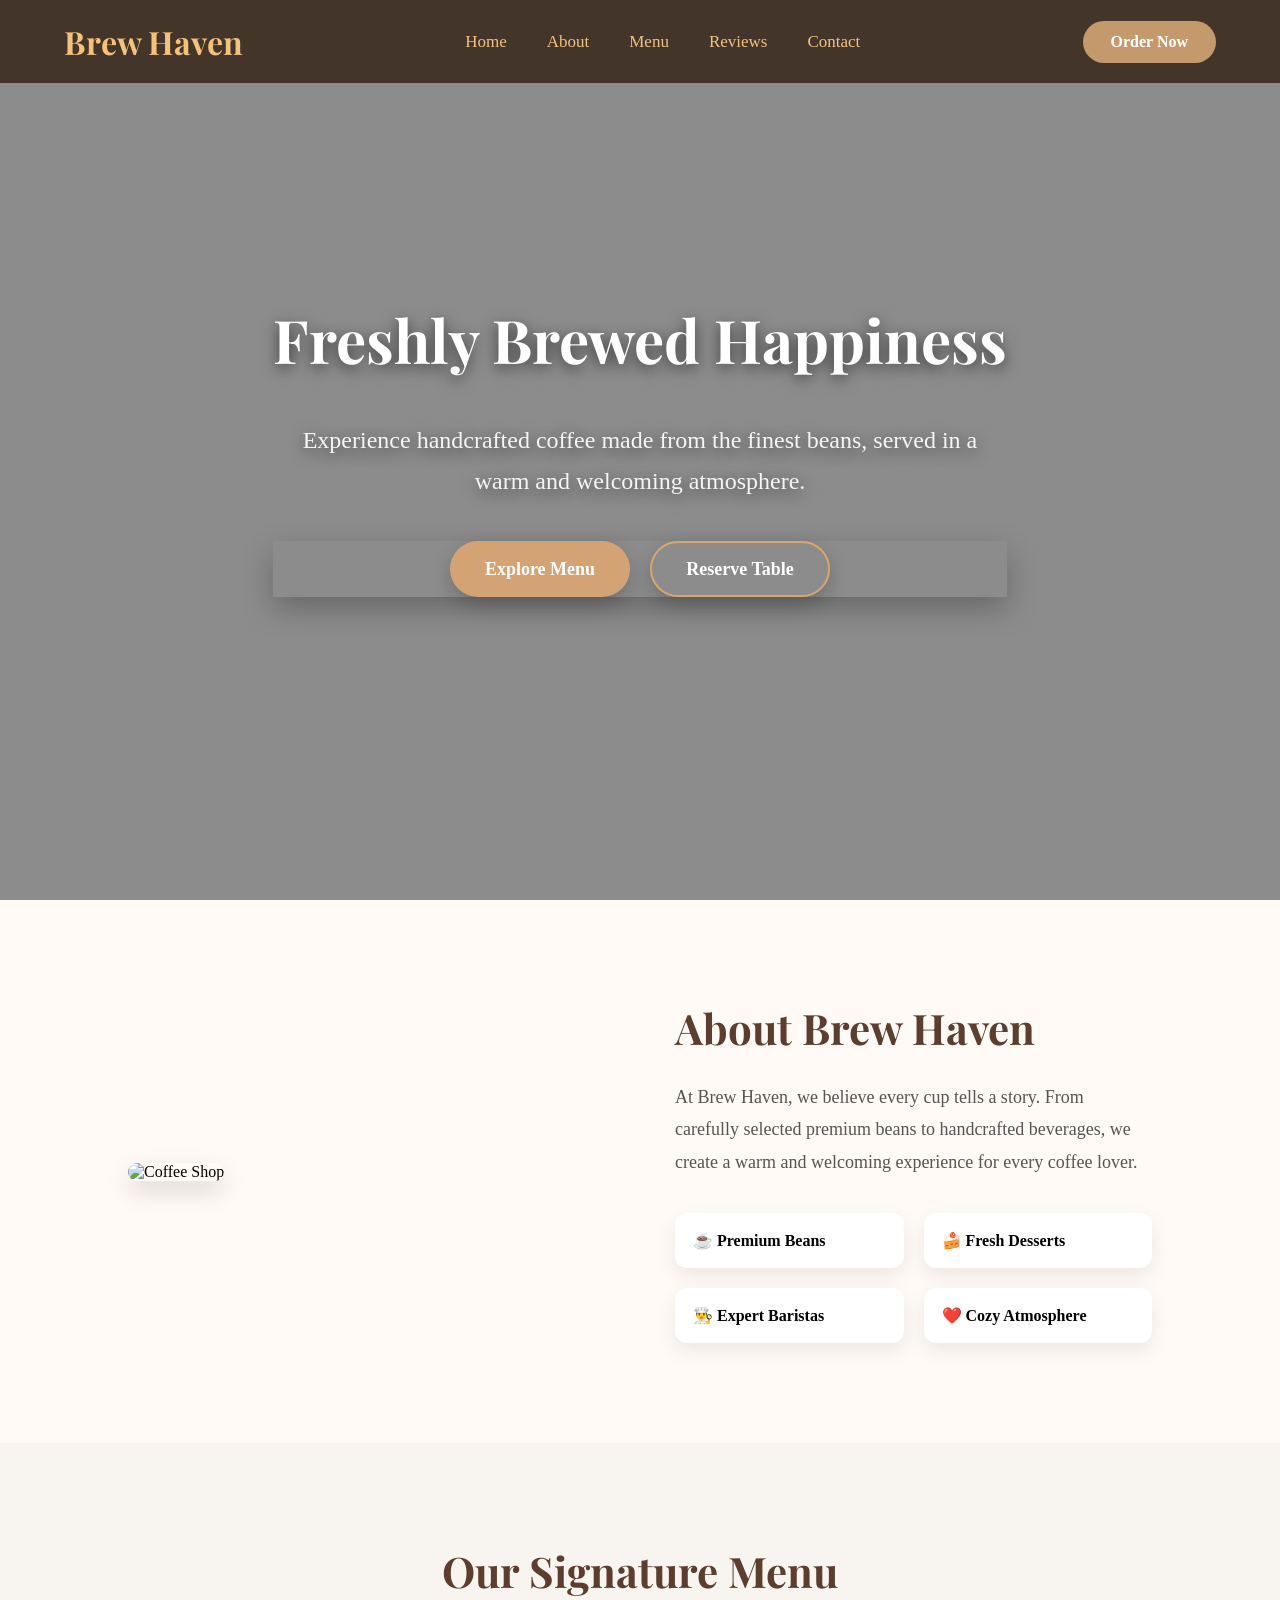
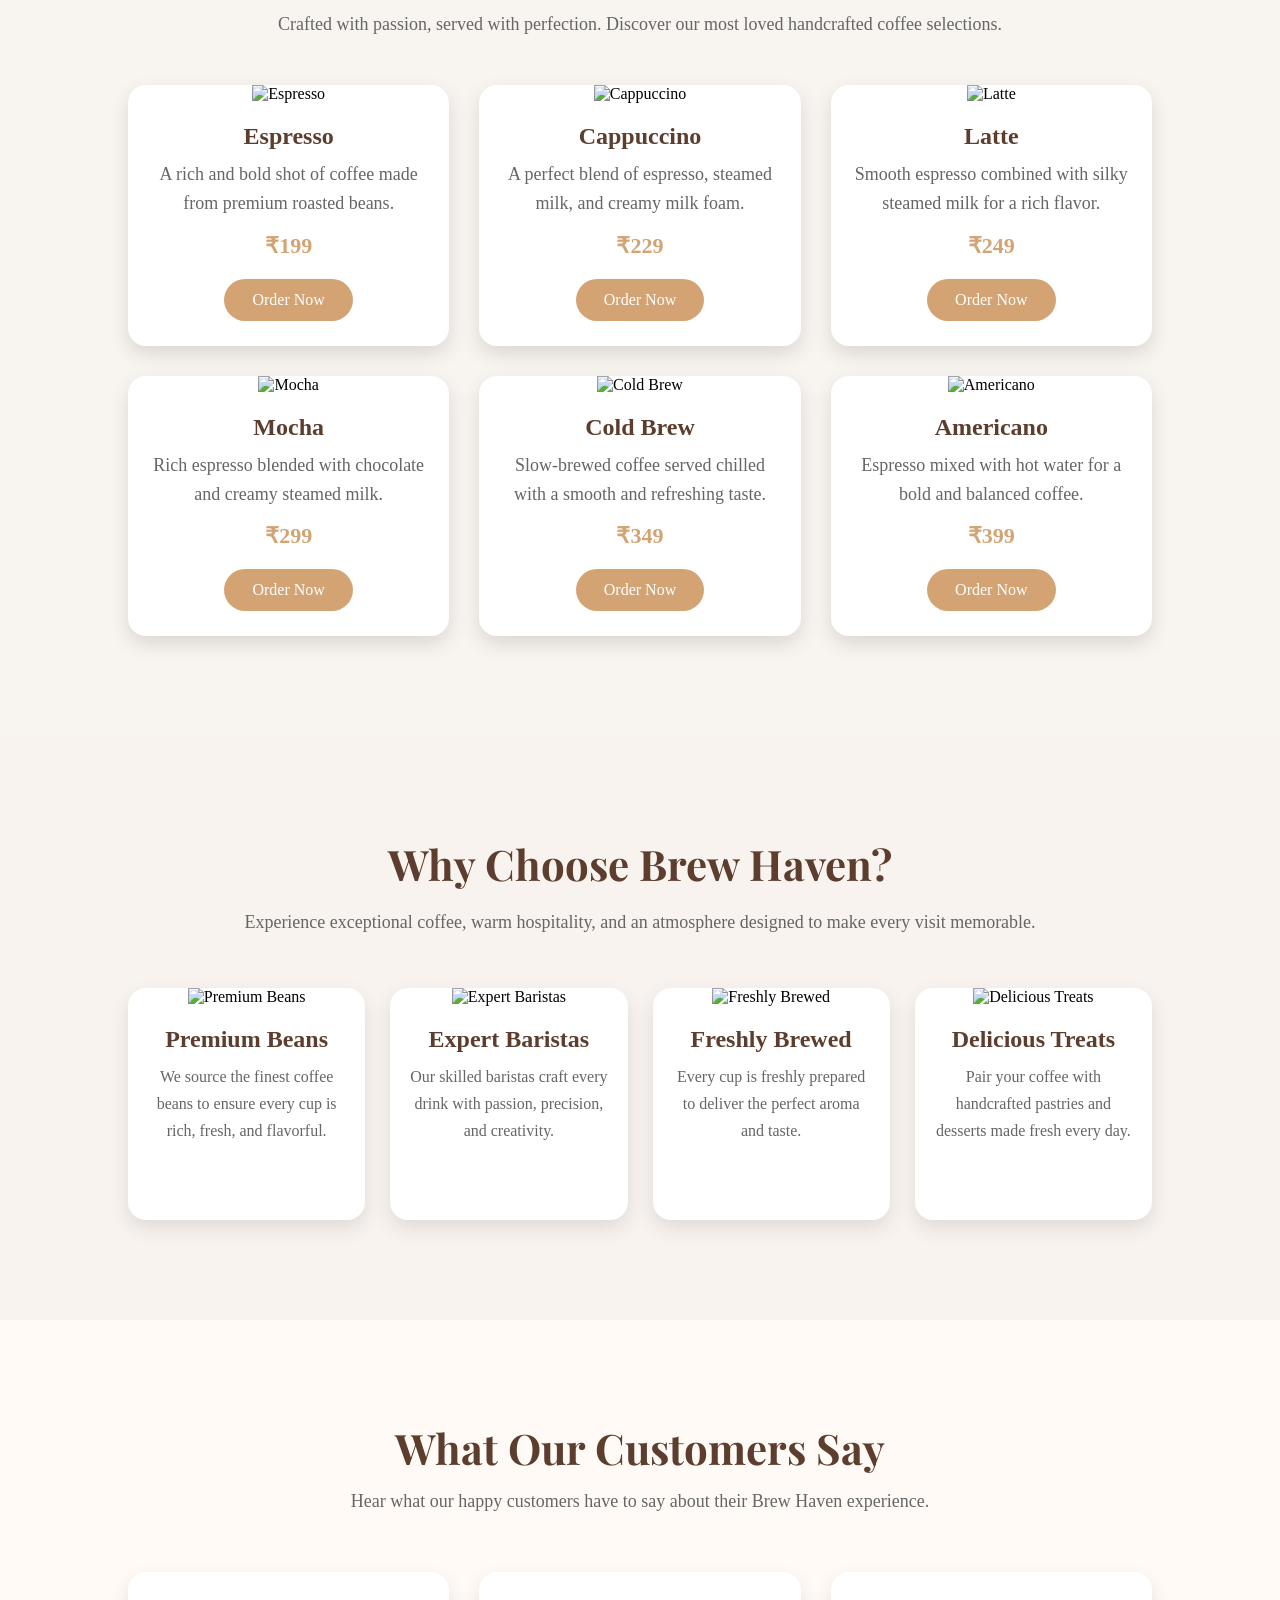
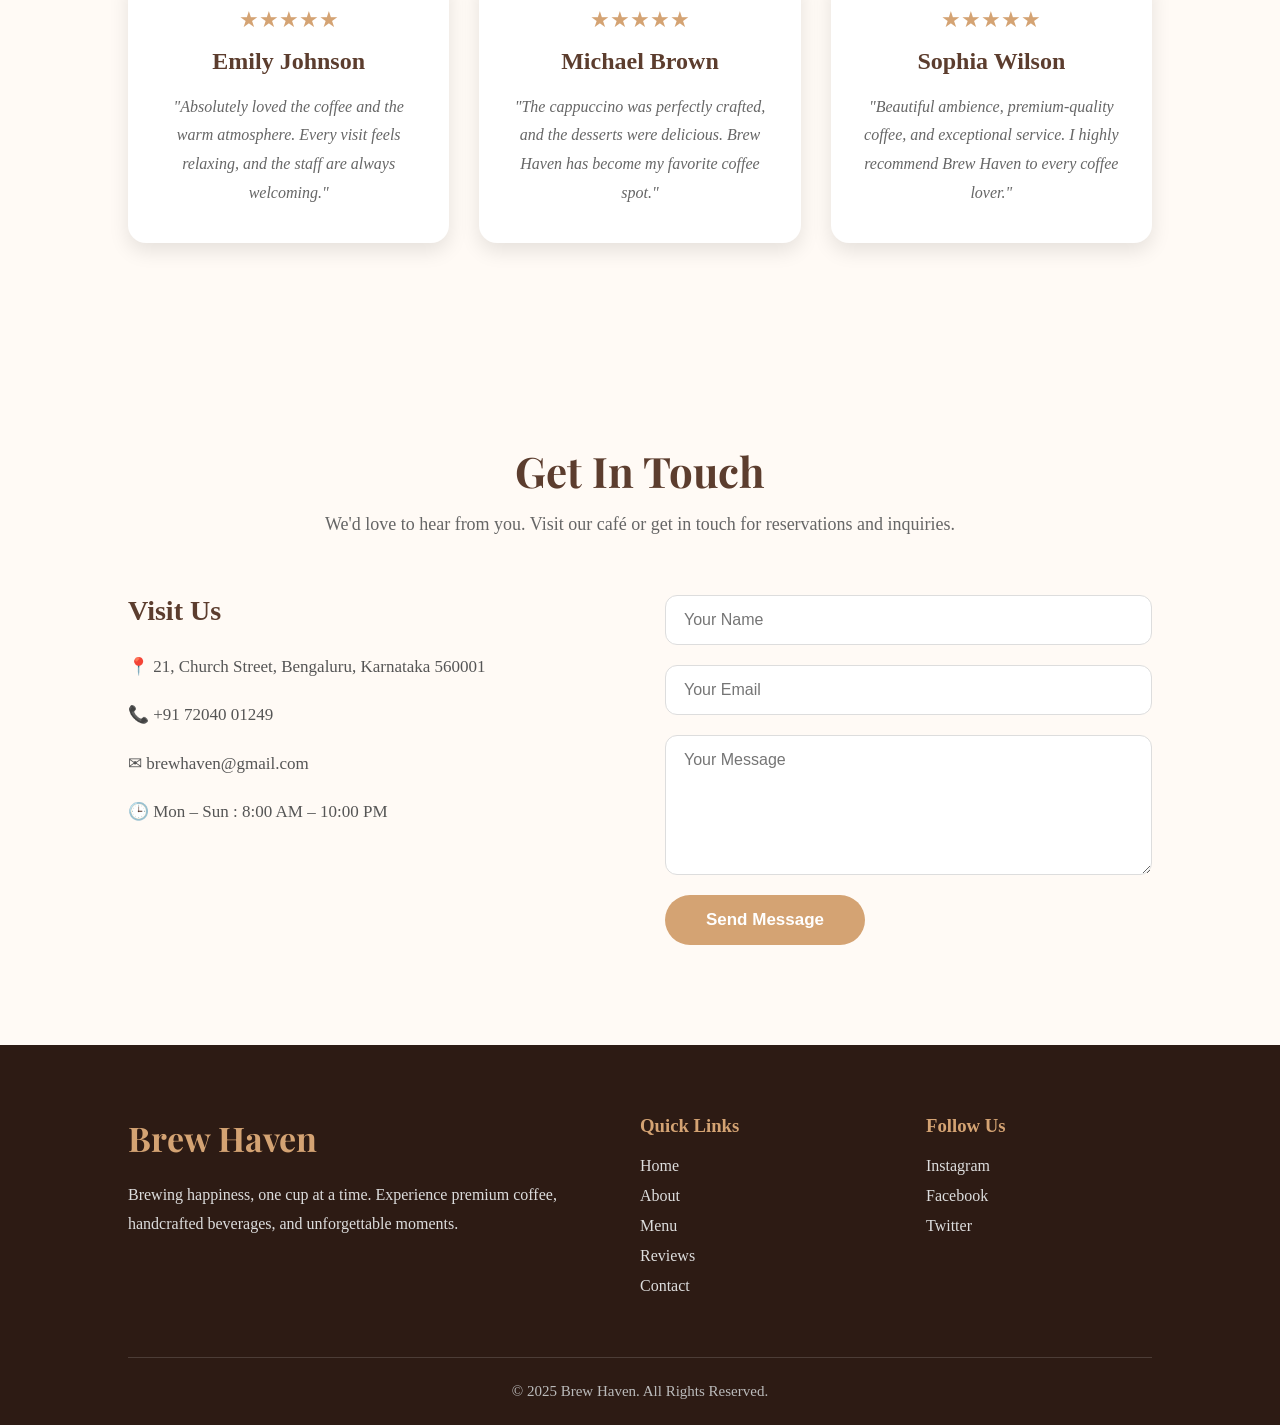
==== WebDev-L1-LandingPage-BrewHaven/index.html @ c7dd7836 "Add files via upload" ====
<!DOCTYPE html>
<html lang="en">

<head>
    <meta charset="UTF-8">
    <meta name="viewport" content="width=device-width, initial-scale=1.0">

    <title>Brew Haven</title>
    <link rel="preconnect" href="https://fonts.googleapis.com">
    <link rel="preconnect" href="https://fonts.gstatic.com" crossorigin>
    <link href="https://fonts.googleapis.com/css2?family=Playfair+Display:wght@600;700;800&display=swap" rel="stylesheet">
    <link rel="stylesheet" href="styles.css">
</head>

<body>
<header>
    <nav>
        <h2 class="logo"> Brew Haven</h2>

        <ul class="nav-links">
            <li><a href="#home">Home</a></li>
            <li><a href="#about">About</a></li>
            <li><a href="#menu">Menu</a></li>
            <li><a href="#reviews">Reviews</a></li>
            <li><a href="#contact">Contact</a></li>
        </ul>

        <a href="#" class="order-btn">Order Now</a>
    </nav>
</header>
<section id="home" class="hero">

    <div class="hero-content">

        <h1>Freshly Brewed Happiness</h1>

        <p>
            Experience handcrafted coffee made from the finest beans,
            served in a warm and welcoming atmosphere.
        </p>

        <div class="hero-buttons">
    <a href="#" class="btn">Explore Menu</a>
    <a href="#" class="btn btn-outline">Reserve Table</a>
</div>
    </div>

</section>
<section class="about" id="about">

    <div class="about-image">
        <img src="images/about-coffee.jpg" alt="Coffee Shop">
    </div>

    <div class="about-content">

        <h2>About Brew Haven</h2>

        <p>
            At Brew Haven, we believe every cup tells a story.
            From carefully selected premium beans to handcrafted beverages,
            we create a warm and welcoming experience for every coffee lover.
        </p>

        <div class="about-features">

            <div class="feature">
                ☕ Premium Beans
            </div>

            <div class="feature">
                🍰 Fresh Desserts
            </div>

            <div class="feature">
                👨‍🍳 Expert Baristas
            </div>

            <div class="feature">
                ❤️ Cozy Atmosphere
            </div>

        </div>

    </div>

</section>
<section class="menu" id="menu">

    <h2>Our Signature Menu</h2>

    <p>
        Crafted with passion, served with perfection.
        Discover our most loved handcrafted coffee selections.
    </p>

    <div class="menu-grid">
        <div class="menu-card">

    <img src="images/espresso.jpg" alt="Espresso">

    <h3>Espresso</h3>

    <p>
        A rich and bold shot of coffee made from premium roasted beans.
    </p>

    <span>₹199</span>

    <a href="#" class="menu-btn">Order Now</a>

</div>
<div class="menu-card">

    <img src="images/cappuccino.jpg" alt="Cappuccino">

    <h3>Cappuccino</h3>

    <p>
        A perfect blend of espresso, steamed milk, and creamy milk foam.
    </p>

    <span>₹229</span>

    <a href="#" class="menu-btn">Order Now</a>

</div>
<div class="menu-card">

    <img src="images/latte.jpg" alt="Latte">

    <h3>Latte</h3>

    <p>
        Smooth espresso combined with silky steamed milk for a rich flavor.
    </p>

    <span>₹249</span>

    <a href="#" class="menu-btn">Order Now</a>

</div>
<div class="menu-card">

    <img src="images/mocha.jpg" alt="Mocha">

    <h3>Mocha</h3>

    <p>
        Rich espresso blended with chocolate and creamy steamed milk.
    </p>

    <span>₹299</span>

    <a href="#" class="menu-btn">Order Now</a>

</div>
<div class="menu-card">

    <img src="images/coldbrew.jpg" alt="Cold Brew">

    <h3>Cold Brew</h3>

    <p>
        Slow-brewed coffee served chilled with a smooth and refreshing taste.
    </p>

    <span>₹349</span>

    <a href="#" class="menu-btn">Order Now</a>

</div>
<div class="menu-card">

    <img src="images/americano.jpg" alt="Americano">

    <h3>Americano</h3>

    <p>
        Espresso mixed with hot water for a bold and balanced coffee.
    </p>

    <span>₹399</span>

    <a href="#" class="menu-btn">Order Now</a>

</div>
    </div>

</section>
<section class="features " id="features">

    <h2>Why Choose Brew Haven?</h2>

    <p>
        Experience exceptional coffee, warm hospitality, and an atmosphere
        designed to make every visit memorable.
    </p>

    <div class="features-grid">

        <div class="feature-card">
            <img src="images/beans.jpg" alt="Premium Beans">
            <h3>Premium Beans</h3>
            <p>We source the finest coffee beans to ensure every cup is rich, fresh, and flavorful.</p>
        </div>

        <div class="feature-card">
            <img src="images/barista.jpg" alt="Expert Baristas">
            <h3>Expert Baristas</h3>
            <p>Our skilled baristas craft every drink with passion, precision, and creativity.</p>
        </div>

        <div class="feature-card">
            <img src="images/fresh-coffee.jpg" alt="Freshly Brewed">
            <h3>Freshly Brewed</h3>
            <p>Every cup is freshly prepared to deliver the perfect aroma and taste.</p>
        </div>

        <div class="feature-card">
            <img src="images/pastry.jpg" alt="Delicious Treats">
            <h3>Delicious Treats</h3>
            <p>Pair your coffee with handcrafted pastries and desserts made fresh every day.</p>
        </div>

    </div>

</section>
<section class="reviews" id="reviews">

    <h2>What Our Customers Say</h2>

    <p>
        Hear what our happy customers have to say about their Brew Haven experience.
    </p>

    <div class="reviews-grid">

        <div class="review-card">

            <div class="stars">&#9733;&#9733;&#9733;&#9733;&#9733;</div>

            <h3>Emily Johnson</h3>

            <p>
                "Absolutely loved the coffee and the warm atmosphere.
                Every visit feels relaxing, and the staff are always welcoming."
            </p>

        </div>

        <div class="review-card">

            <div class="stars">&#9733;&#9733;&#9733;&#9733;&#9733;</div>

            <h3>Michael Brown</h3>

            <p>
                "The cappuccino was perfectly crafted, and the desserts were delicious.
                Brew Haven has become my favorite coffee spot."
            </p>

        </div>

        <div class="review-card">

            <div class="stars">&#9733;&#9733;&#9733;&#9733;&#9733;</div>

            <h3>Sophia Wilson</h3>

            <p>
                "Beautiful ambience, premium-quality coffee, and exceptional service.
                I highly recommend Brew Haven to every coffee lover."
            </p>

        </div>

    </div>

</section>
<section class="contact" id="contact">

    <h2>Get In Touch</h2>

    <p>
        We'd love to hear from you. Visit our café or get in touch for reservations and inquiries.
    </p>

    <div class="contact-container">

        <div class="contact-info">

            <h3>Visit Us</h3>

            <p>📍 21, Church Street, Bengaluru, Karnataka 560001</p>

            <p>📞 +91 72040 01249</p>

            <p>✉ brewhaven@gmail.com</p>

            <p>🕒 Mon – Sun : 8:00 AM – 10:00 PM</p>

        </div>

        <div class="contact-form">

            <form>

                <input type="text" placeholder="Your Name" required>

                <input type="email" placeholder="Your Email" required>

                <textarea placeholder="Your Message" rows="6" required></textarea>

                <button type="submit">Send Message</button>

            </form>

        </div>

    </div>

</section>
<footer>

    <div class="footer-container">

        <div class="footer-about">

            <h2>Brew Haven</h2>

            <p>
                Brewing happiness, one cup at a time.
                Experience premium coffee, handcrafted beverages,
                and unforgettable moments.
            </p>

        </div>

        <div class="footer-links">

            <h3>Quick Links</h3>

            <ul>

                <li><a href="#">Home</a></li>

                <li><a href="#">About</a></li>

                <li><a href="#">Menu</a></li>

                <li><a href="#">Reviews</a></li>

                <li><a href="#">Contact</a></li>

            </ul>

        </div>

        <div class="footer-social">

            <h3>Follow Us</h3>

            <a href="#">Instagram</a>
            <a href="#">Facebook</a>
            <a href="#">Twitter</a>
        </div>

    </div>

    <hr>

    <p class="copyright">
        © 2025 Brew Haven. All Rights Reserved.
    </p>

</footer>
</body>

</html>
---- WebDev-L1-LandingPage-BrewHaven/styles.css ----
*{
    margin: 0;
    padding: 0;
    box-sizing: border-box;
}
html,
body{
    overflow-x: hidden;
    width:100%;
     scroll-behavior:smooth;
}

header{
    position: fixed;
    top: 0;
    left: 0;
    width: 100%;
    z-index: 1000;
    transition: 0.3s ease;
    background: rgba(45, 25, 10, 0.75);
    backdrop-filter: blur(10px);
}
nav{
    width: 90%;
    max-width: 1300px;
    margin: auto;
    display: flex;
    align-items: center;
    justify-content: space-between;
    padding: 20px 0;
}
.logo{
    font-family: 'Playfair Display', serif;
    font-size: 32px;
    color: #F4C27A;
}
.nav-links{
    display: flex;
    list-style: none;
    gap: 40px;
}
.nav-links a{
    position:relative;
    text-decoration:none;
    color:#F4C27A;
    font-size:17px;
    font-weight:500;
    transition:.3s;
}
.nav-links a::after{
    content:"";
    position:absolute;
    left:0;
    bottom:-6px;
    width:0;
    height:2px;
    background:#b09a84;
    transition:.3s;
}
.nav-links a:hover{
    color:#c68a4d;
}
.nav-links a:hover::after{
    width:100%;
}
.order-btn{
    text-decoration: none;
    background: #C49A6C;
    color: white;
    padding: 12px 28px;
    border-radius: 30px;
    font-weight: 600;
    transition: 0.3s;
}
.order-btn:hover{
    background: #a9794b;
}
.hero{
    height:100vh;
    width:100%;

    background:
        linear-gradient(rgba(0,0,0,0.45), rgba(0,0,0,0.45)),
        url("images/coffee1-bg.jpg");

    background-size:cover;
    background-position:center;
    background-repeat:no-repeat;

    display:flex;
    justify-content:center;
    align-items:center;
    text-align:center;

    padding:0 20px;
}
.hero-content{
    max-width: 900px;
    margin: 0 auto;
}
.hero-content{
    animation:fadeUp 1s ease;
}

@keyframes fadeUp{
    from{
        opacity:0;
        transform:translateY(40px);
    }

    to{
        opacity:1;
        transform:translateY(0);
    }
}
.hero-content h1{
    color :#ffffff;
    font-size:60px;
    font-family:'Playfair Display', serif;
    margin-bottom:20px;
    font-weight: 700;
    text-shadow: 0 4px 15px rgba(0,0,0,0.6);
    line-height: 1.2;

}
.hero-content p{
    color:#f5f5f5;
    font-size:24px;
    line-height:1.7;
    max-width:700px;
    margin:20px auto 40px;
    text-shadow:0px 4px 15px rgba(0,0,0,0.6);
     margin-top: 45px;
}
.hero-buttons{
    display: flex;
    justify-content: center;
    gap: 20px;
    margin-top: 35px;
    box-shadow:0 12px 30px rgba(0,0,0,.25);
}
.btn,
.btn-outline{
    display: inline-flex;
    align-items: center;
    justify-content: center;
    width: 180px;
    height: 56px;
    box-shadow: 0 8px 20px rgba(0,0,0,0.20);
    border-radius: 50px;
    text-decoration: none;
    font-size: 18px;
    font-weight: 600;
    transition: 0.3s ease;
}
.btn{
    background: #d4a373;
    color: white;
}
.btn:hover{
    background: #b87b4a;
   transform:translateY(-3px) scale(1.03);
    transition: all 0.3s ease;
}
.btn-outline{
    background: transparent;
    color: #fff;
    border: 2px solid #d9a66b;
}

.btn-outline:hover{
    background: #d9a66b;
    color: white;
    transform:translateY(-3px) scale(1.03);
}
.about{
    display:flex;
    align-items:center;
    justify-content:space-between;
    gap:70px;
    padding:100px 10%;
    background:#fffaf5;
}
.about-image{
    flex:1;
}
.about-image img{
    width:100%;
    border-radius:20px;
    box-shadow:0 10px 25px rgba(0,0,0,0.15);
}
.about-content{
    flex:1;
}
.about-content h2{
    font-size:42px;
    color:#5c3d2e;
    margin-bottom:25px;
    font-family:'Playfair Display', serif;
}
.about-content p{
    font-size:18px;
    color:#555;
    line-height:1.8;
    margin-bottom:35px;
}
.about-features{
    display:grid;
    grid-template-columns:repeat(2,1fr);
    gap:20px;
}
.feature{
    background:white;
    padding:18px;
    border-radius:12px;
    font-weight:600;
    box-shadow:0 8px 20px rgba(0,0,0,0.08);
}
.menu{
    padding: 100px 10%;
    background: #f8f4ef;
    text-align: center;
}
.menu h2{
    font-size: 42px;
    font-family: 'Playfair Display', serif;
    color: #5C3D2E;
    margin-bottom: 15px;
}
.menu p{
    font-size: 18px;
    color: #666;
    margin-bottom: 50px;
}
.menu-grid{
    display: grid;
    grid-template-columns: repeat(3, 1fr);
    gap: 30px;
}
.menu-card{
    background: #ffffff;
    border-radius: 18px;
    overflow: hidden;
    box-shadow: 0 8px 20px rgba(0,0,0,0.12);
    transition: 0.3s ease;
}
.menu-card:hover{
  transform:translateY(-10px) scale(1.02);
  box-shadow:0 18px 35px rgba(0,0,0,.15);
}
.menu-card img{
    width: 100%;
    height: 230px;
    object-fit: cover;
}
.menu-card h3{
    font-size: 24px;
    color: #5C3D2E;
    margin: 20px 0 10px;
}
.menu-card p{
    padding: 0 20px;
    margin-bottom: 15px;
    color: #666;
    line-height: 1.6;
}
.menu-card span{
    display: block;
    font-size: 22px;
    font-weight: 700;
    color: #D4A373;
    margin-bottom: 20px;
}
.menu-btn{
    display: inline-block;
    margin-bottom: 25px;
    padding: 12px 28px;
    background: #D4A373;
    color: white;
    text-decoration: none;
    border-radius: 30px;
    transition: 0.3s ease;
}

.menu-btn:hover{
    background: #B67C4B;
}
.features{
    padding: 100px 10%;
    background: #f8f3ee;
    text-align: center;
}
.features h2{
    font-size: 42px;
    font-family: 'Playfair Display', serif;
    color: #5C3D2E;
    margin-bottom: 15px;
}
.features p{
    font-size: 18px;
    color: #666;
    margin-bottom: 50px;
    line-height: 1.7;
}
.features-grid{
    display: grid;
    grid-template-columns: repeat(4,1fr);
    gap: 25px;
}
.feature-card{
    background: white;
    border-radius: 18px;
    overflow: hidden;
    box-shadow: 0 8px 20px rgba(0,0,0,0.10);
    transition: 0.3s ease;
}
.feature-card:hover{
    transform: translateY(-10px) scale(1.02);
    box-shadow: 0 18px 35px rgba(0,0,0,0.15);
}
.feature-card img{
    width: 100%;
    height: 220px;
    object-fit: cover;
}
.feature-card h3{
    font-size: 24px;
    color: #5C3D2E;
    margin: 20px 0 10px;
}
.feature-card p{
    padding: 0 20px 25px;
    color: #666;
    line-height: 1.7;
    font-size: 16px;
}
.reviews{
    padding:100px 10%;
    background:#fffaf5;
    text-align:center;
}
.reviews h2{
    font-size:42px;
    font-family:'Playfair Display', serif;
    color:#5C3D2E;
    margin-bottom:15px;
}
.reviews>p{
    font-size:18px;
    color:#666;
    margin-bottom:60px;
}
.reviews-grid{
    display:grid;
    grid-template-columns:repeat(3,1fr);
    gap:30px;
}
.review-card{
    background:#fff;
    padding:35px 30px;
    border-radius:18px;
    box-shadow:0 8px 20px rgba(0,0,0,0.10);
    transition:0.3s ease;
}
.review-card:hover{
    transform:translateY(-10px) scale(1.02);
    box-shadow:0 18px 35px rgba(0,0,0,.15);
}
.stars{
    color:#D4A373;
    font-size:22px;
    margin-bottom:15px;
}
.review-card h3{
    color:#5C3D2E;
    font-size:24px;
    margin-bottom:18px;
}
.review-card p{
    color:#666;
    font-size:16px;
    line-height:1.8;
    font-style:italic;
}
.contact{
    padding:100px 10%;
    background:#fffaf5;
    text-align:center;
}
.contact h2{
    font-size:42px;
    font-family:'Playfair Display',serif;
    color:#5C3D2E;
    margin-bottom:15px;
}
.contact > p{
    font-size:18px;
    color:#666;
    margin-bottom:60px;
}
.contact-container{
    display:grid;
    grid-template-columns:1fr 1fr;
    gap:50px;
    text-align:left;
}
.contact-info h3{
    font-size:28px;
    color:#5C3D2E;
    margin-bottom:25px;
}
.contact-info p{
    margin-bottom:18px;
    color:#555;
    font-size:17px;
    line-height:1.8;
}
.contact-form form{
    display:flex;
    flex-direction:column;
    gap:20px;
}
.contact-form input,
.contact-form textarea{

    width:100%;
    padding:15px 18px;
    border:1px solid #ddd;
    border-radius:12px;
    outline:none;
    font-size:16px;
    font-family:'Poppins',sans-serif;

}
.contact-form input,
.contact-form textarea{

    background:#fff;
    transition:.3s;

}
.contact-form input:focus,
.contact-form textarea:focus{

    border-color:#D4A373;
    box-shadow:0 0 8px rgba(212,163,115,.4);

}
.contact-form button{

    width:200px;
    padding:15px;
    background:#D4A373;
    color:white;
    border:none;
    border-radius:50px;
    cursor:pointer;
    font-size:17px;
    font-weight:600;
    transition:.3s;

}
.contact-form button:hover{

    background:#B67C4B;
    transform:translateY(-3px);

}
footer{
    background:#2D1B14;
    color:#fff;
    padding:70px 10% 25px;
}
.footer-container{
    display:grid;
    grid-template-columns:2fr 1fr 1fr;
    gap:60px;
}
.footer-about h2{
    font-size:34px;
    font-family:'Playfair Display', serif;
    margin-bottom:20px;
    color:#D4A373;
}
.footer-about p{
    color:#ddd;
    line-height:1.8;
}
.footer-links h3,
.footer-social h3{
    margin-bottom:20px;
    color:#D4A373;
}
.footer-links ul{
    list-style:none;
}
.footer-links li{
    margin-bottom:12px;
}
.footer-links a,
.footer-social a{
    text-decoration:none;
    color:#ddd;
    transition:.3s;
    display:block;
    margin-bottom:12px;
}
.footer-links a:hover,
.footer-social a:hover{
    color:#D4A373;
    transform:translateX(8px);
}
footer hr{
    border:none;
    height:1px;
    background:rgba(255,255,255,.15);
    margin:50px 0 25px;
}
.copyright{
    text-align:center;
    color:#bbb;
    font-size:15px;
}
@media (max-width:768px){

    nav{
        flex-direction:column;
        gap:20px;
    }

    .nav-links{
        flex-wrap:wrap;
        justify-content:center;
        gap:20px;
    }

    .hero-content h1{
        font-size:42px;
    }

    .hero-content p{
        font-size:18px;
    }

    .hero-buttons{
        flex-direction:column;
        align-items:center;
    }

    .about{
        flex-direction:column;
    }

    .menu-grid{
        grid-template-columns:1fr;
    }

    .features-grid{
        grid-template-columns:1fr;
    }

    .reviews-grid{
        grid-template-columns:1fr;
    }

    .contact-container{
        grid-template-columns:1fr;
    }

    .footer-container{
        grid-template-columns:1fr;
        text-align:center;
    }

}
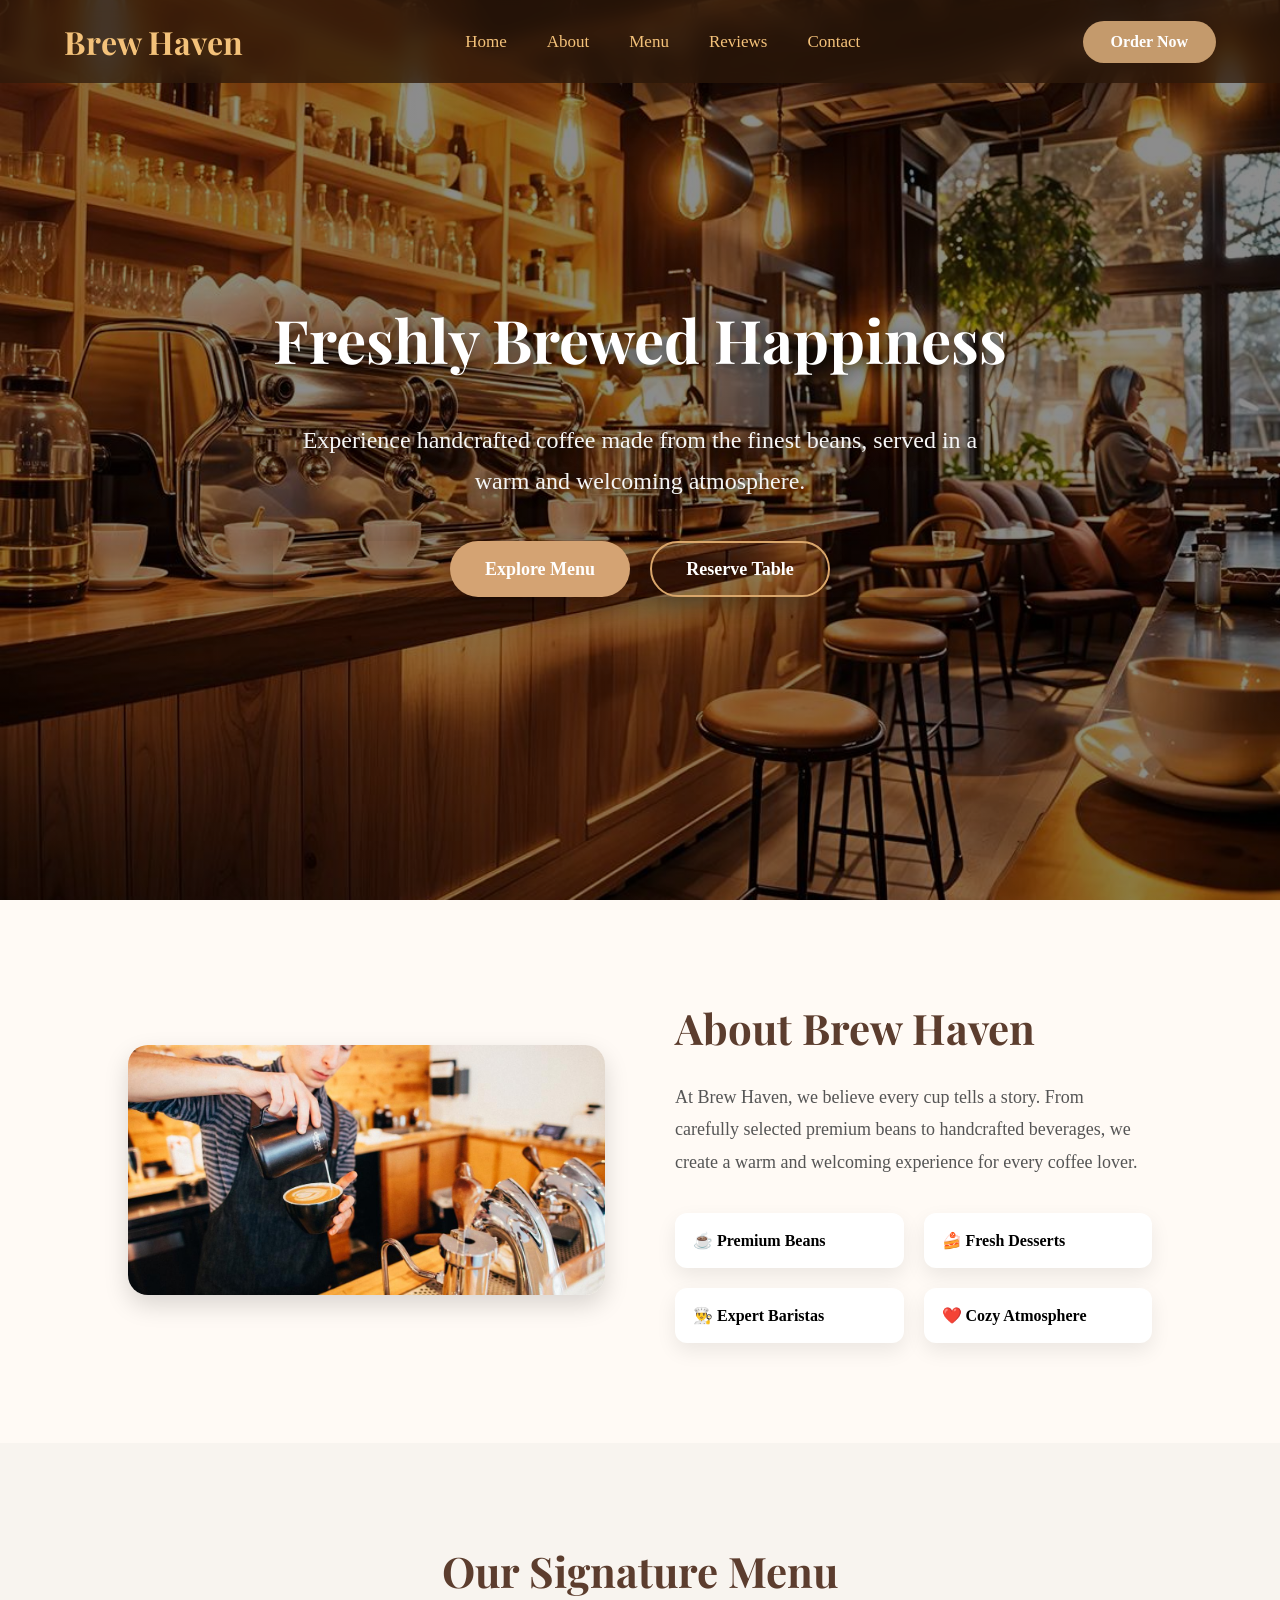
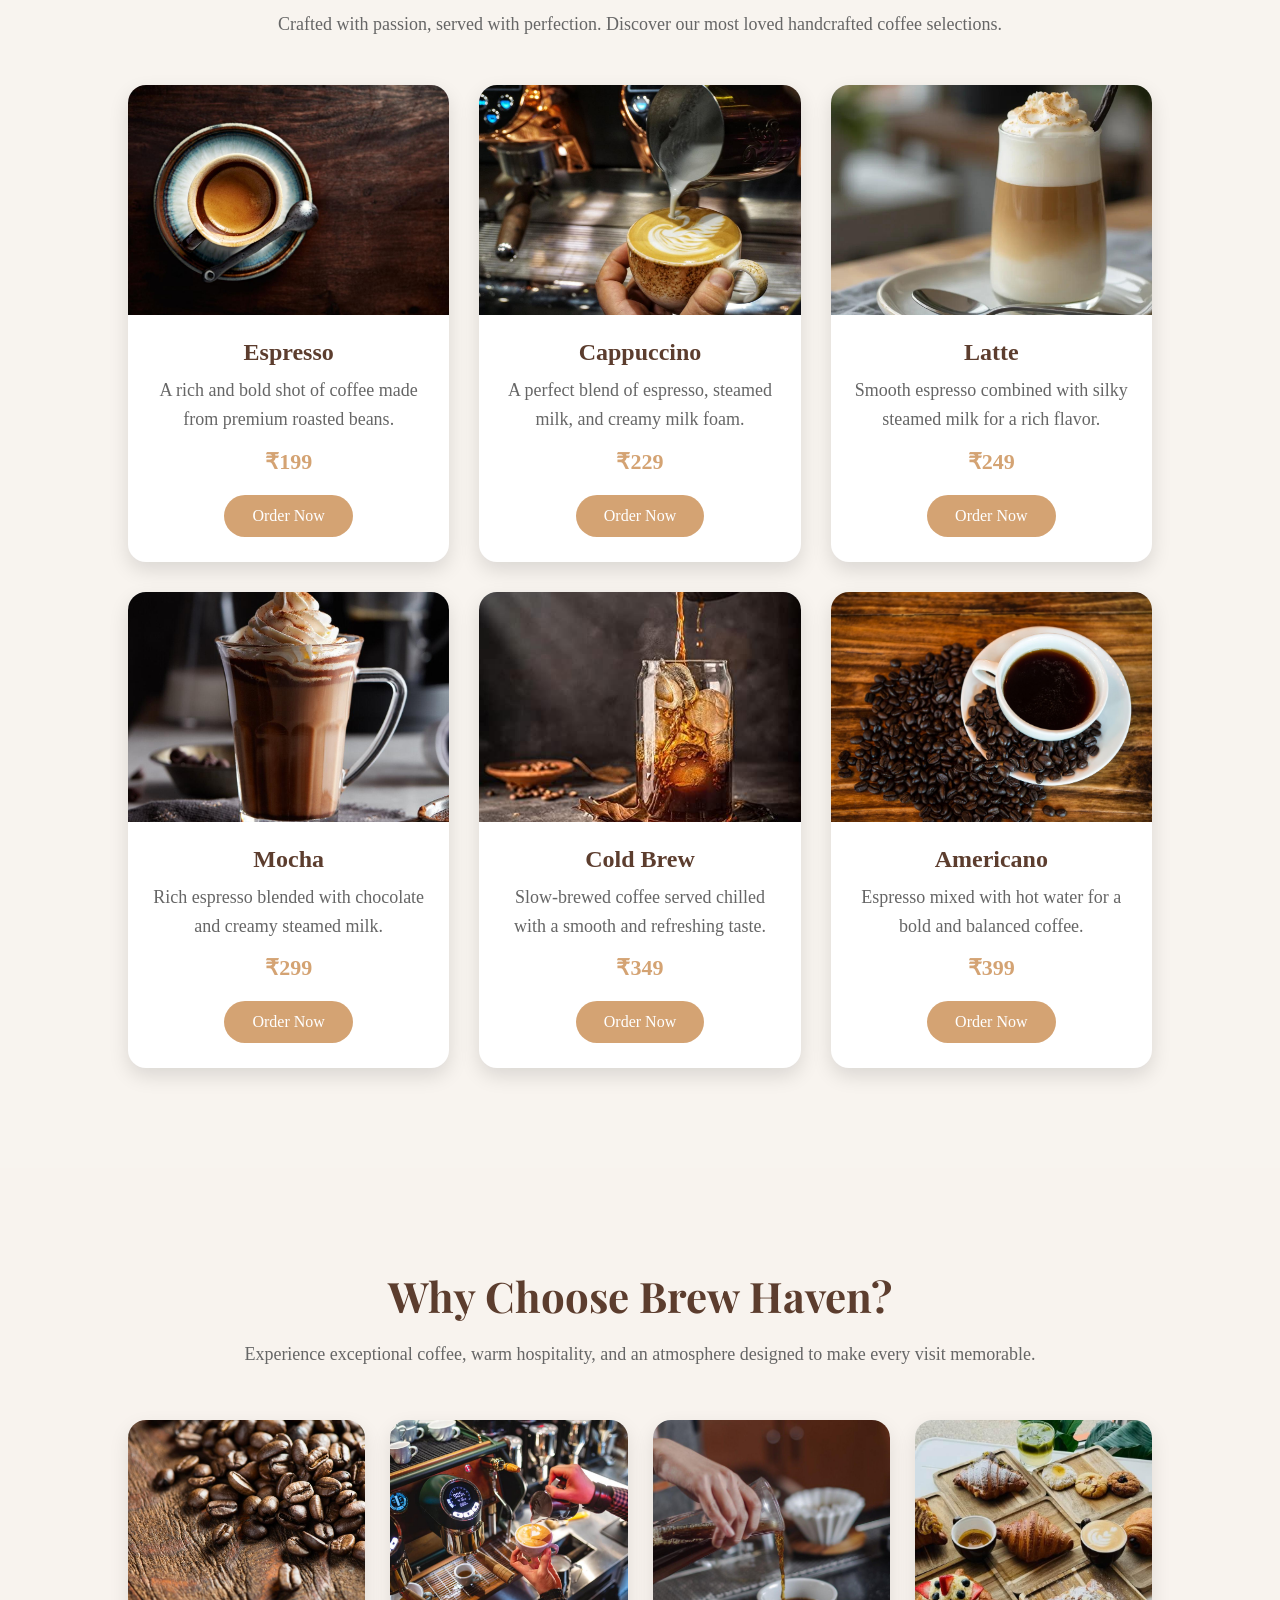
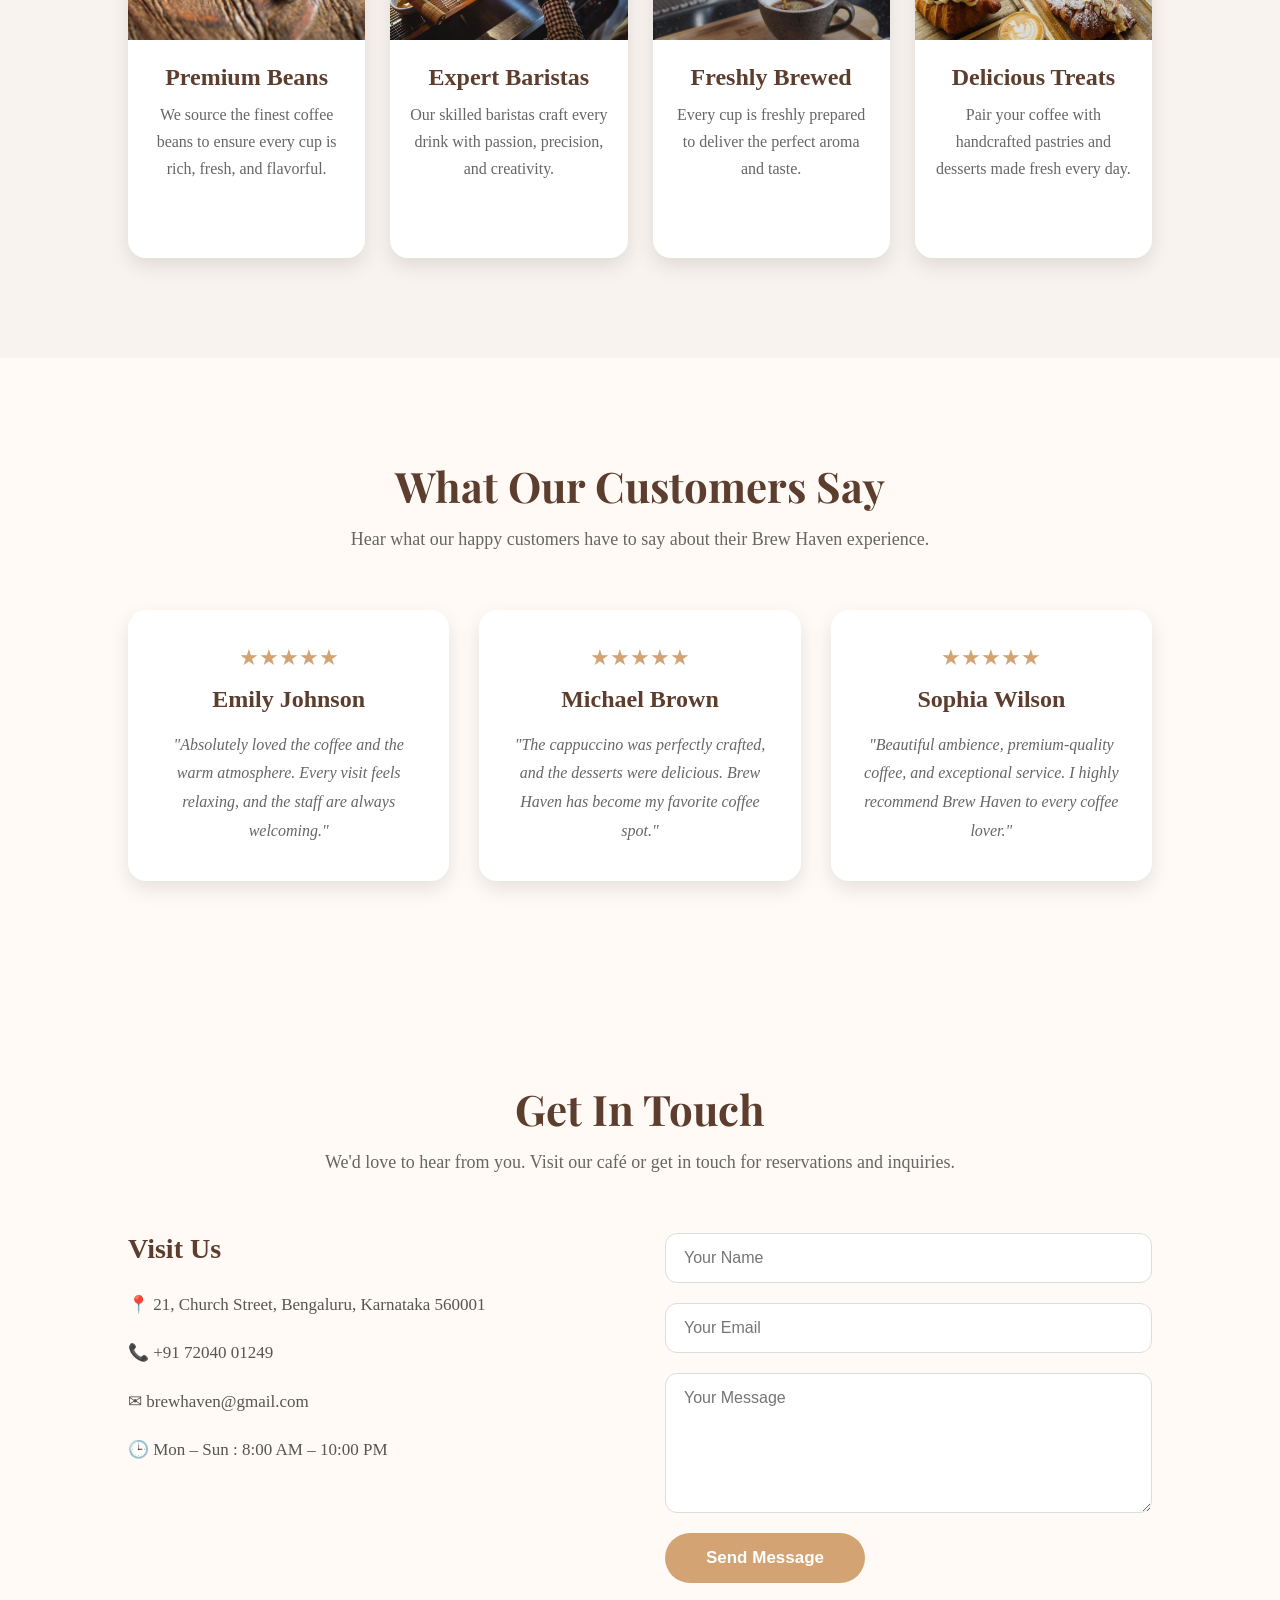
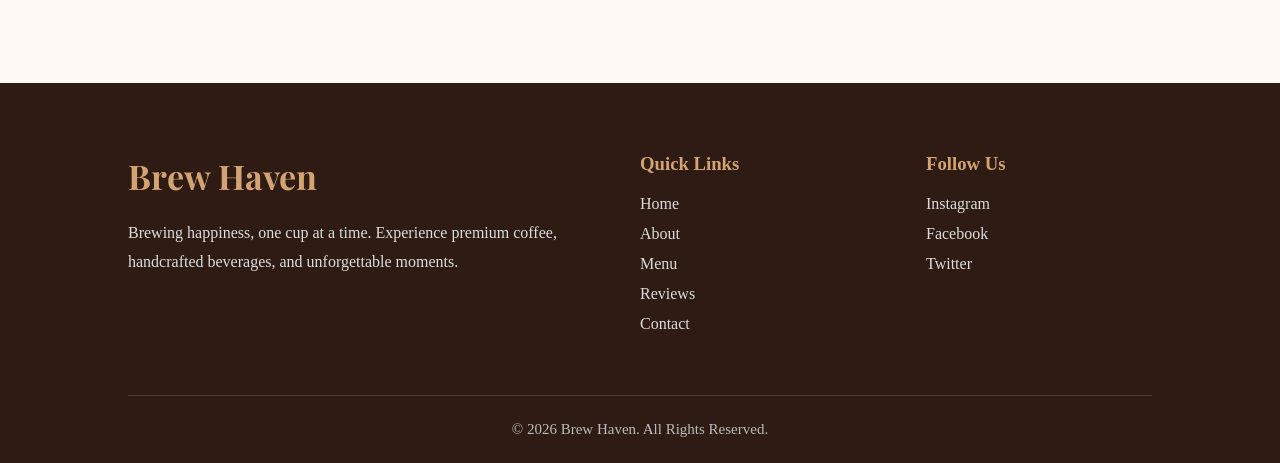
==== commit 1c5a9425: "Update index.html" ====
--- a/WebDev-L1-LandingPage-BrewHaven/index.html
+++ b/WebDev-L1-LandingPage-BrewHaven/index.html
@@ -371,10 +371,10 @@
     <hr>
 
     <p class="copyright">
-        © 2025 Brew Haven. All Rights Reserved.
+        © 2026 Brew Haven. All Rights Reserved.
     </p>
 
 </footer>
 </body>
 
-</html>+</html>
